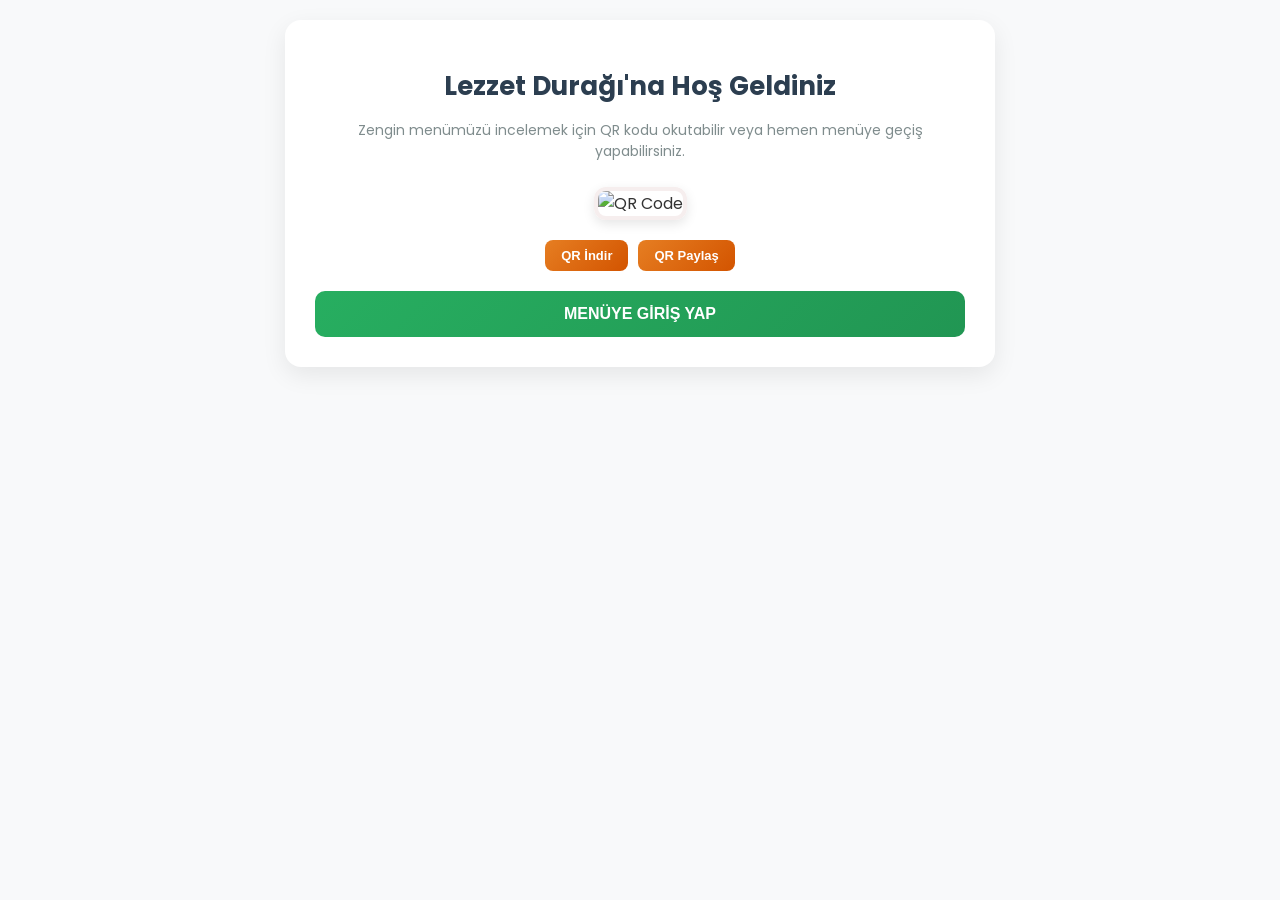
==== index.html @ 27514b05 "Ayad" ====
<!DOCTYPE html>
<html lang="tr" dir="ltr">
<head>
    <meta charset="UTF-8">
    <meta name="viewport" content="width=device-width, initial-scale=1.0">
    <title>Lezzet Durağı - Zengin Menü</title>
    <link rel="stylesheet" href="style.css">
    <link href="https://fonts.googleapis.com/css2?family=Poppins:wght@300;400;600;700&display=swap" rel="stylesheet">
</head>
<body>

    <div id="welcome-page" class="page active">
        <div class="welcome-container">
            <h1>Lezzet Durağı'na Hoş Geldiniz</h1>
            <p>Zengin menümüzü incelemek için QR kodu okutabilir veya hemen menüye geçiş yapabilirsiniz.</p>
            
            <div class="qr-box">
                <img id="qr-image" src="" alt="QR Code">
            </div>

            <div class="qr-actions">
                <button class="action-btn download-btn" onclick="downloadQR()">QR İndir</button>
                <button class="action-btn share-btn" onclick="shareQR()">QR Paylaş</button>
            </div>

            <button class="menu-btn" onclick="openMenu()">MENÜYE GİRİŞ YAP</button>
        </div>
    </div>

    <div id="menu-page" class="page">
        <div class="menu-container">
            <header>
                <h1>Lezzet Durağı</h1>
                <p>Geniş ve lezzetli ürün yelpazemizle hizmetinizdeyiz!</p>
                <button class="back-btn" onclick="openWelcome()">← Geri Dön</button>
            </header>

            <section class="menu-section">
                <h2>Çorbalar</h2>
                <div class="item-card">
                    <div class="item-info">
                        <h3>Mercimek Çorbası</h3>
                        <p class="desc">Geleneksel ev yapımı süzme mercimek çorbası.</p>
                        <p class="price">60 ₺</p>
                    </div>
                    <button onclick="orderItem('Mercimek Çorbası')">Sipariş Ver</button>
                </div>
                <div class="item-card">
                    <div class="item-info">
                        <h3>Kelle Paça Çorbası</h3>
                        <p class="desc">Özel sos ve sarımsak eşliğinde.</p>
                        <p class="price">90 ₺</p>
                    </div>
                    <button onclick="orderItem('Kelle Paça Çorbası')">Sipariş Ver</button>
                </div>
            </section>

            <section class="menu-section">
                <h2>Başlangıçlar & Salatalar</h2>
                <div class="item-card">
                    <div class="item-info">
                        <h3>Patates Kızartması</h3>
                        <p class="desc">Özel baharatlar ve ketçap-mayonez ile.</p>
                        <p class="price">75 ₺</p>
                    </div>
                    <button onclick="orderItem('Patates Kızartması')">Sipariş Ver</button>
                </div>
                <div class="item-card">
                    <div class="item-info">
                        <h3>Sezar Salata</h3>
                        <p class="desc">Izgara tavuk dilimleri, marul, kroton ekmek ve özel Sezar sos.</p>
                        <p class="price">130 ₺</p>
                    </div>
                    <button onclick="orderItem('Sezar Salata')">Sipariş Ver</button>
                </div>
                <div class="item-card">
                    <div class="item-info">
                        <h3>Çoban Salatası</h3>
                        <p class="desc">Domates, salatalık, biber, zeytinyağı ve nar ekşisi.</p>
                        <p class="price">85 ₺</p>
                    </div>
                    <button onclick="orderItem('Çoban Salatası')">Sipariş Ver</button>
                </div>
            </section>

            <section class="menu-section">
                <h2>Ana Yemekler</h2>
                <div class="item-card">
                    <div class="item-info">
                        <h3>Özel Soslu Burger</h3>
                        <p class="desc">Taze dana eti, cheddar peyniri ve patates ile.</p>
                        <p class="price">220 ₺</p>
                    </div>
                    <button onclick="orderItem('Özel Soslu Burger')">Sipariş Ver</button>
                </div>
                <div class="item-card">
                    <div class="item-info">
                        <h3>İtalyan Usulü Margherita Pizza</h3>
                        <p class="desc">Mozzarella, taze fesleğen ve özel domates sosu.</p>
                        <p class="price">250 ₺</p>
                    </div>
                    <button onclick="orderItem('Margherita Pizza')">Sipariş Ver</button>
                </div>
                <div class="item-card">
                    <div class="item-info">
                        <h3>Karışık Izgara Tabağı</h3>
                        <p class="desc">Kuzu şiş, köfte, tavuk pirzola, pilav ve közlenmiş sebzelerle.</p>
                        <p class="price">380 ₺</p>
                    </div>
                    <button onclick="orderItem('Karışık Izgara Tabağı')">Sipariş Ver</button>
                </div>
                <div class="item-card">
                    <div class="item-info">
                        <h3>Adana Kebap</h3>
                        <p class="desc">Zırh kıymasından acılı özel Adana kebap, lavaş ve bulgur pilavı.</p>
                        <p class="price">260 ₺</p>
                    </div>
                    <button onclick="orderItem('Adana Kebap')">Sipariş Ver</button>
                </div>
                <div class="item-card">
                    <div class="item-info">
                        <h3>Mantarlı Kremalı Tavuk</h3>
                        <p class="desc">Jülyen doğranmış tavuk, mantar, krema sosu ve fesleğen.</p>
                        <p class="price">210 ₺</p>
                    </div>
                    <button onclick="orderItem('Mantarlı Kremalı Tavuk')">Sipariş Ver</button>
                </div>
            </section>

            <section class="menu-section">
                <h2>Pide & Lahmacun</h2>
                <div class="item-card">
                    <div class="item-info">
                        <h3>Kıymalı Kaşarlı Pide</h3>
                        <p class="desc">Özel hamur üzerinde zengin kıyma ve erimiş kaşar.</p>
                        <p class="price">190 ₺</p>
                    </div>
                    <button onclick="orderItem('Kıymalı Kaşarlı Pide')">Sipariş Ver</button>
                </div>
                <div class="item-card">
                    <div class="item-info">
                        <h3>Çıtır Lahmacun (Adet)</h3>
                        <p class="desc">Maydanoz, limon ve yeşillik eşliğinde.</p>
                        <p class="price">65 ₺</p>
                    </div>
                    <button onclick="orderItem('Çıtır Lahmacun')">Sipariş Ver</button>
                </div>
            </section>

            <section class="menu-section">
                <h2>Tatlılar</h2>
                <div class="item-card">
                    <div class="item-info">
                        <h3>Fıstıklı Dilim Baklava</h3>
                        <p class="desc">Geleneksel kaymak eşliğinde nefis baklava.</p>
                        <p class="price">110 ₺</p>
                    </div>
                    <button onclick="orderItem('Fıstıklı Baklava')">Sipariş Ver</button>
                </div>
                <div class="item-card">
                    <div class="item-info">
                        <h3>Fırın Sütlaç</h3>
                        <p class="desc">Üzeri hafif kızarmış ev yapımı fırın sütlaç.</p>
                        <p class="price">80 ₺</p>
                    </div>
                    <button onclick="orderItem('Fırın Sütlaç')">Sipariş Ver</button>
                </div>
                <div class="item-card">
                    <div class="item-info">
                        <h3>Künefe</h3>
                        <p class="desc">Özel peyniri ve şerbetiyle sıcak servis edilir.</p>
                        <p class="price">140 ₺</p>
                    </div>
                    <button onclick="orderItem('Künefe')">Sipariş Ver</button>
                </div>
            </section>

            <section class="menu-section">
                <h2>İçecekler</h2>
                <div class="item-card">
                    <div class="item-info">
                        <h3>Ev Yapımı Soğuk Limonata</h3>
                        <p class="desc">Taze nane yaprakları ile ferahlatıcı tat.</p>
                        <p class="price">50 ₺</p>
                    </div>
                    <button onclick="orderItem('Soğuk Limonata')">Sipariş Ver</button>
                </div>
                <div class="item-card">
                    <div class="item-info">
                        <h3>Ayran (Geleneksel)</h3>
                        <p class="desc">Yayık ayranı, köpüklü.</p>
                        <p class="price">35 ₺</p>
                    </div>
                    <button onclick="orderItem('Ayran')">Sipariş Ver</button>
                </div>
                <div class="item-card">
                    <div class="item-info">
                        <h3>Türk Kahvesi</h3>
                        <p class="desc">Bol köpüklü, lokum eşliğinde.</p>
                        <p class="price">45 ₺</p>
                    </div>
                    <button onclick="orderItem('Türk Kahvesi')">Sipariş Ver</button>
                </div>
                <div class="item-card">
                    <div class="item-info">
                        <h3>Kutu Kola / Fanta / Sprite</h3>
                        <p class="desc">Soğuk servis edilir.</p>
                        <p class="price">40 ₺</p>
                    </div>
                    <button onclick="orderItem('Kutu İçecek')">Sipariş Ver</button>
                </div>
            </section>
        </div>
    </div>

    <script>
        const targetUrl = "https://spontaneous-malabi-88a3f0.netlify.app";
        
        document.getElementById('qr-image').src = `https://api.qrserver.com/v1/create-qr-code/?size=180x180&data=${encodeURIComponent(targetUrl)}`;

        function openMenu() {
            document.getElementById('welcome-page').classList.remove('active');
            document.getElementById('menu-page').classList.add('active');
        }

        function openWelcome() {
            document.getElementById('menu-page').classList.remove('active');
            document.getElementById('welcome-page').classList.add('active');
        }

        function orderItem(itemName) {
            alert(itemName + " siparişiniz alındı! Mutfaga iletiliyor, afiyet olsun.");
        }

        function downloadQR() {
            const qrUrl = document.getElementById('qr-image').src;
            const a = document.createElement('a');
            a.href = qrUrl;
            a.download = 'lezzet-duragi-qr.png';
            document.body.appendChild(a);
            a.click();
            document.body.removeChild(a);
        }

        async function shareQR() {
            if (navigator.share) {
                try {
                    await navigator.share({
                        title: 'Lezzet Durağı QR Menü',
                        text: 'Lezzet Durağı dijital menüsüne buradan ulaşabilirsiniz:',
                        url: targetUrl,
                    });
                } catch (error) {
                    console.log('Paylaşım iptal edildi');
                }
            } else {
                alert('Bağlantı kopyalandı!');
                navigator.clipboard.writeText(targetUrl);
            }
        }
    </script>
</body>
</html>
---- style.css ----
body {
    font-family: 'Poppins', sans-serif;
    background-color: #f8f9fa;
    margin: 0;
    padding: 20px;
    color: #333;
}

.page {
    display: none;
}

.page.active {
    display: block;
}

.welcome-container, .menu-container {
    max-width: 650px;
    margin: 0 auto;
    background: #ffffff;
    padding: 30px;
    border-radius: 16px;
    box-shadow: 0 8px 24px rgba(0,0,0,0.08);
    text-align: center;
}

.welcome-container h1 {
    color: #2c3e50;
    font-size: 26px;
    margin-bottom: 10px;
}

.welcome-container p {
    color: #7f8c8d;
    font-size: 14px;
    margin-bottom: 25px;
}

.qr-box {
    margin: 20px 0;
}

.qr-box img {
    border: 4px solid #f6eeee;
    box-shadow: 0 4px 12px rgba(0,0,0,0.1);
    border-radius: 12px;
}

.qr-actions {
    display: flex;
    justify-content: center;
    gap: 10px;
    margin-top: 15px;
}

.action-btn {
    padding: 8px 16px;
    border: none;
    border-radius: 8px;
    font-size: 13px;
    font-weight: 600;
    cursor: pointer;
    transition: opacity 0.2s;
}

.download-btn {
    background-color: #3498db;
    color: white;
}

.share-btn {
    background-color: #9b59b6;
    color: white;
}

.action-btn:hover {
    opacity: 0.9;
}

.menu-btn {
    background: linear-gradient(135deg, #27ae60, #219653);
    color: white;
    border: none;
    padding: 14px 28px;
    border-radius: 10px;
    font-size: 16px;
    font-weight: 700;
    cursor: pointer;
    width: 100%;
    margin-top: 20px;
    transition: opacity 0.2s;
}

.menu-btn:hover {
    opacity: 0.9;
}

header {
    text-align: center;
    margin-bottom: 25px;
    border-bottom: 2px dashed #eee;
    padding-bottom: 15px;
    position: relative;
}

header h1 {
    color: #2c3e50;
    margin: 0 0 5px 0;
    font-size: 26px;
}

header p {
    color: #7f8c8d;
    font-size: 13px;
    margin: 0;
}

.back-btn {
    background: #7f8c8d;
    color: white;
    border: none;
    padding: 6px 12px;
    border-radius: 6px;
    font-size: 12px;
    cursor: pointer;
    margin-top: 10px;
}

.back-btn:hover {
    background: #6c7a89;
}

.menu-section {
    margin-bottom: 25px;
    text-align: right;
}

.menu-section h2 {
    color: #e67e22;
    font-size: 18px;
    border-right: 4px solid #e67e22;
    padding-right: 10px;
    margin-bottom: 15px;
}

.item-card {
    background: #fff;
    padding: 15px;
    border: 1px solid #eaeaea;
    border-radius: 12px;
    display: flex;
    justify-content: space-between;
    align-items: center;
    margin-bottom: 12px;
    transition: transform 0.2s, box-shadow 0.2s;
}

.item-card:hover {
    transform: translateY(-2px);
    box-shadow: 0 4px 12px rgba(0,0,0,0.05);
}

.item-info {
    text-align: left;
}

.item-info h3 {
    margin: 0 0 4px 0;
    color: #2c3e50;
    font-size: 15px;
}

.desc {
    margin: 0 0 6px 0;
    color: #888;
    font-size: 11px;
}

.price {
    color: #27ae60;
    font-weight: 700;
    margin: 0;
    font-size: 14px;
}

button {
    background: linear-gradient(135deg, #e67e22, #d35400);
    color: white;
    border: none;
    padding: 8px 14px;
    border-radius: 8px;
    cursor: pointer;
    font-weight: 600;
    font-size: 12px;
    transition: opacity 0.2s;
}

button:hover {
    opacity: 0.9;
}
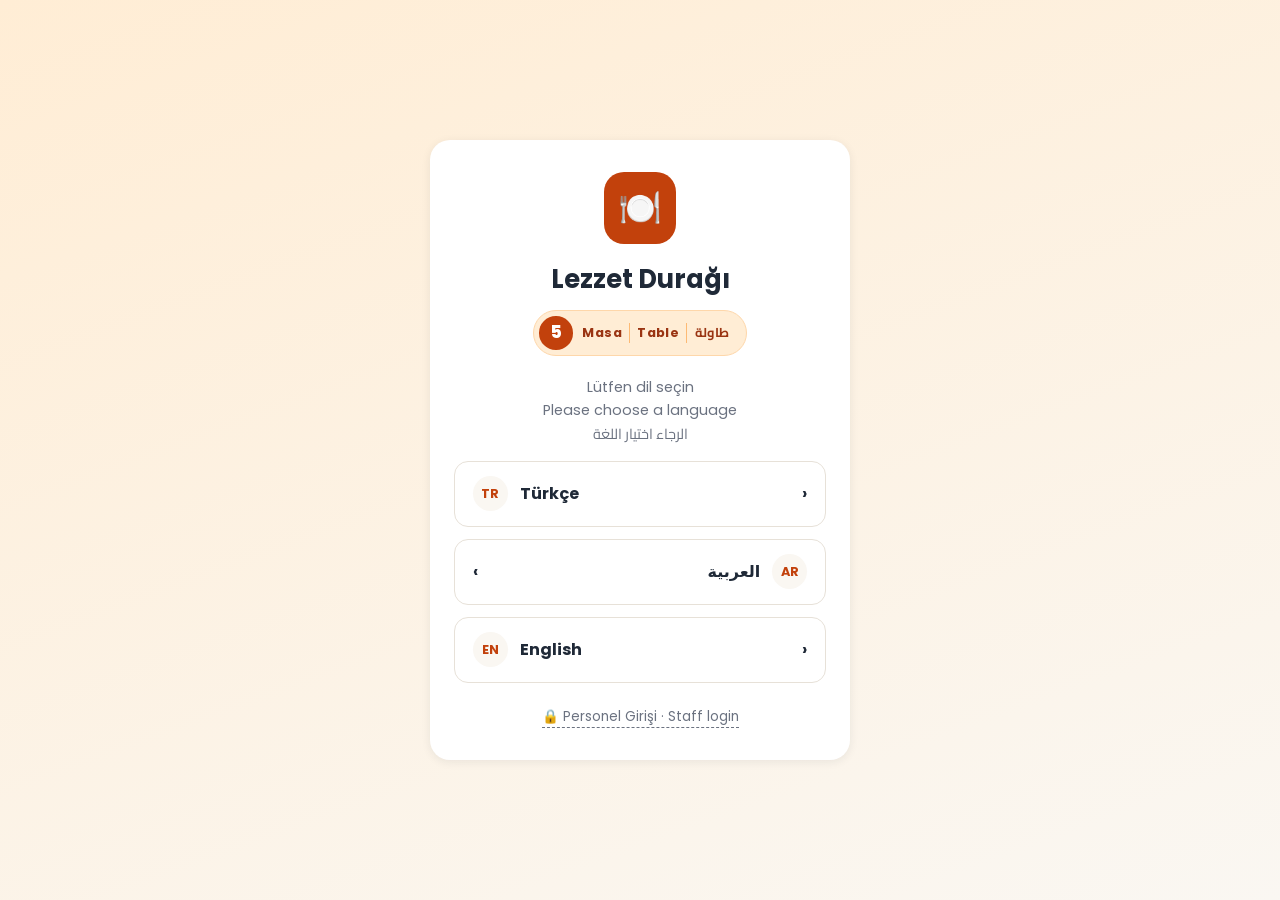
==== commit f0c5b1fc: "QR dijital menü: tam vize sürümü (HTML/CSS, 3 dil, admin paneli, masa QR kodları) Co-Authored-By: Cl" ====
--- a/index.html
+++ b/index.html
@@ -1,263 +1,56 @@
 <!DOCTYPE html>
 <html lang="tr" dir="ltr">
 <head>
-    <meta charset="UTF-8">
-    <meta name="viewport" content="width=device-width, initial-scale=1.0">
-    <title>Lezzet Durağı - Zengin Menü</title>
-    <link rel="stylesheet" href="style.css">
-    <link href="https://fonts.googleapis.com/css2?family=Poppins:wght@300;400;600;700&display=swap" rel="stylesheet">
+  <meta charset="UTF-8">
+  <meta name="viewport" content="width=device-width, initial-scale=1.0">
+  <meta name="description" content="QR Kod ile Dijital Menü ve Sipariş Sistemi">
+  <title>Lezzet Durağı | QR Menü</title>
+  <link rel="preconnect" href="https://fonts.googleapis.com">
+  <link rel="preconnect" href="https://fonts.gstatic.com" crossorigin>
+  <link rel="stylesheet" href="https://fonts.googleapis.com/css2?family=Cairo:wght@400;600;700;800&family=Poppins:wght@400;500;600;700;800&display=swap">
+  <link rel="stylesheet" href="css/style.css">
 </head>
-<body>
+<body class="page-landing" data-page="landing">
+  <!-- QR kod okutulunca açılan ilk sayfa: müşteri dilini seçer -->
+  <main class="landing" id="landing" data-table-id="5">
+    <div class="landing__card">
+      <span class="brand__logo brand__logo--lg" aria-hidden="true">🍽️</span>
+      <h1 class="landing__title">Lezzet Durağı</h1>
+      <!-- Masa rozeti: numara bir kez büyük yazılır, yanında üç dilde etiket -->
+      <p class="landing__table" id="landing-table" data-table-id="5">
+        <span class="landing__table-no" id="landing-table-no">5</span>
+        <span class="landing__table-label">
+          <span lang="tr">Masa</span>
+          <span lang="en">Table</span>
+          <span lang="ar" dir="rtl">طاولة</span>
+        </span>
+      </p>
+      <!-- Her dil kendi satırında: cümleler bölünmez -->
+      <p class="landing__text">
+        <span lang="tr">Lütfen dil seçin</span>
+        <span lang="en">Please choose a language</span>
+        <span lang="ar" dir="rtl">الرجاء اختيار اللغة</span>
+      </p>
 
-    <div id="welcome-page" class="page active">
-        <div class="welcome-container">
-            <h1>Lezzet Durağı'na Hoş Geldiniz</h1>
-            <p>Zengin menümüzü incelemek için QR kodu okutabilir veya hemen menüye geçiş yapabilirsiniz.</p>
-            
-            <div class="qr-box">
-                <img id="qr-image" src="" alt="QR Code">
-            </div>
+      <!-- Masa numarası adres çubuğunda taşınır (?table=5) -->
+      <nav class="landing__langs" aria-label="Dil seçimi / Language">
+        <a href="tr/menu.html?table=5" class="landing__lang" lang="tr" dir="ltr" hreflang="tr" data-lang="tr">
+          <span class="landing__name"><span class="landing__code">TR</span>Türkçe</span>
+          <span aria-hidden="true">›</span>
+        </a>
+        <a href="ar/menu.html?table=5" class="landing__lang" lang="ar" dir="rtl" hreflang="ar" data-lang="ar">
+          <span class="landing__name"><span class="landing__code">AR</span>العربية</span>
+          <span aria-hidden="true">›</span>
+        </a>
+        <a href="en/menu.html?table=5" class="landing__lang" lang="en" dir="ltr" hreflang="en" data-lang="en">
+          <span class="landing__name"><span class="landing__code">EN</span>English</span>
+          <span aria-hidden="true">›</span>
+        </a>
+      </nav>
 
-            <div class="qr-actions">
-                <button class="action-btn download-btn" onclick="downloadQR()">QR İndir</button>
-                <button class="action-btn share-btn" onclick="shareQR()">QR Paylaş</button>
-            </div>
-
-            <button class="menu-btn" onclick="openMenu()">MENÜYE GİRİŞ YAP</button>
-        </div>
+      <!-- Personel girişi: müşteri menüsünde görünmez, sadece başlangıç sayfasında -->
+      <a href="tr/admin-login.html" class="landing__staff" id="staff-login" data-action="staff-login">🔒 Personel Girişi · Staff login</a>
     </div>
-
-    <div id="menu-page" class="page">
-        <div class="menu-container">
-            <header>
-                <h1>Lezzet Durağı</h1>
-                <p>Geniş ve lezzetli ürün yelpazemizle hizmetinizdeyiz!</p>
-                <button class="back-btn" onclick="openWelcome()">← Geri Dön</button>
-            </header>
-
-            <section class="menu-section">
-                <h2>Çorbalar</h2>
-                <div class="item-card">
-                    <div class="item-info">
-                        <h3>Mercimek Çorbası</h3>
-                        <p class="desc">Geleneksel ev yapımı süzme mercimek çorbası.</p>
-                        <p class="price">60 ₺</p>
-                    </div>
-                    <button onclick="orderItem('Mercimek Çorbası')">Sipariş Ver</button>
-                </div>
-                <div class="item-card">
-                    <div class="item-info">
-                        <h3>Kelle Paça Çorbası</h3>
-                        <p class="desc">Özel sos ve sarımsak eşliğinde.</p>
-                        <p class="price">90 ₺</p>
-                    </div>
-                    <button onclick="orderItem('Kelle Paça Çorbası')">Sipariş Ver</button>
-                </div>
-            </section>
-
-            <section class="menu-section">
-                <h2>Başlangıçlar & Salatalar</h2>
-                <div class="item-card">
-                    <div class="item-info">
-                        <h3>Patates Kızartması</h3>
-                        <p class="desc">Özel baharatlar ve ketçap-mayonez ile.</p>
-                        <p class="price">75 ₺</p>
-                    </div>
-                    <button onclick="orderItem('Patates Kızartması')">Sipariş Ver</button>
-                </div>
-                <div class="item-card">
-                    <div class="item-info">
-                        <h3>Sezar Salata</h3>
-                        <p class="desc">Izgara tavuk dilimleri, marul, kroton ekmek ve özel Sezar sos.</p>
-                        <p class="price">130 ₺</p>
-                    </div>
-                    <button onclick="orderItem('Sezar Salata')">Sipariş Ver</button>
-                </div>
-                <div class="item-card">
-                    <div class="item-info">
-                        <h3>Çoban Salatası</h3>
-                        <p class="desc">Domates, salatalık, biber, zeytinyağı ve nar ekşisi.</p>
-                        <p class="price">85 ₺</p>
-                    </div>
-                    <button onclick="orderItem('Çoban Salatası')">Sipariş Ver</button>
-                </div>
-            </section>
-
-            <section class="menu-section">
-                <h2>Ana Yemekler</h2>
-                <div class="item-card">
-                    <div class="item-info">
-                        <h3>Özel Soslu Burger</h3>
-                        <p class="desc">Taze dana eti, cheddar peyniri ve patates ile.</p>
-                        <p class="price">220 ₺</p>
-                    </div>
-                    <button onclick="orderItem('Özel Soslu Burger')">Sipariş Ver</button>
-                </div>
-                <div class="item-card">
-                    <div class="item-info">
-                        <h3>İtalyan Usulü Margherita Pizza</h3>
-                        <p class="desc">Mozzarella, taze fesleğen ve özel domates sosu.</p>
-                        <p class="price">250 ₺</p>
-                    </div>
-                    <button onclick="orderItem('Margherita Pizza')">Sipariş Ver</button>
-                </div>
-                <div class="item-card">
-                    <div class="item-info">
-                        <h3>Karışık Izgara Tabağı</h3>
-                        <p class="desc">Kuzu şiş, köfte, tavuk pirzola, pilav ve közlenmiş sebzelerle.</p>
-                        <p class="price">380 ₺</p>
-                    </div>
-                    <button onclick="orderItem('Karışık Izgara Tabağı')">Sipariş Ver</button>
-                </div>
-                <div class="item-card">
-                    <div class="item-info">
-                        <h3>Adana Kebap</h3>
-                        <p class="desc">Zırh kıymasından acılı özel Adana kebap, lavaş ve bulgur pilavı.</p>
-                        <p class="price">260 ₺</p>
-                    </div>
-                    <button onclick="orderItem('Adana Kebap')">Sipariş Ver</button>
-                </div>
-                <div class="item-card">
-                    <div class="item-info">
-                        <h3>Mantarlı Kremalı Tavuk</h3>
-                        <p class="desc">Jülyen doğranmış tavuk, mantar, krema sosu ve fesleğen.</p>
-                        <p class="price">210 ₺</p>
-                    </div>
-                    <button onclick="orderItem('Mantarlı Kremalı Tavuk')">Sipariş Ver</button>
-                </div>
-            </section>
-
-            <section class="menu-section">
-                <h2>Pide & Lahmacun</h2>
-                <div class="item-card">
-                    <div class="item-info">
-                        <h3>Kıymalı Kaşarlı Pide</h3>
-                        <p class="desc">Özel hamur üzerinde zengin kıyma ve erimiş kaşar.</p>
-                        <p class="price">190 ₺</p>
-                    </div>
-                    <button onclick="orderItem('Kıymalı Kaşarlı Pide')">Sipariş Ver</button>
-                </div>
-                <div class="item-card">
-                    <div class="item-info">
-                        <h3>Çıtır Lahmacun (Adet)</h3>
-                        <p class="desc">Maydanoz, limon ve yeşillik eşliğinde.</p>
-                        <p class="price">65 ₺</p>
-                    </div>
-                    <button onclick="orderItem('Çıtır Lahmacun')">Sipariş Ver</button>
-                </div>
-            </section>
-
-            <section class="menu-section">
-                <h2>Tatlılar</h2>
-                <div class="item-card">
-                    <div class="item-info">
-                        <h3>Fıstıklı Dilim Baklava</h3>
-                        <p class="desc">Geleneksel kaymak eşliğinde nefis baklava.</p>
-                        <p class="price">110 ₺</p>
-                    </div>
-                    <button onclick="orderItem('Fıstıklı Baklava')">Sipariş Ver</button>
-                </div>
-                <div class="item-card">
-                    <div class="item-info">
-                        <h3>Fırın Sütlaç</h3>
-                        <p class="desc">Üzeri hafif kızarmış ev yapımı fırın sütlaç.</p>
-                        <p class="price">80 ₺</p>
-                    </div>
-                    <button onclick="orderItem('Fırın Sütlaç')">Sipariş Ver</button>
-                </div>
-                <div class="item-card">
-                    <div class="item-info">
-                        <h3>Künefe</h3>
-                        <p class="desc">Özel peyniri ve şerbetiyle sıcak servis edilir.</p>
-                        <p class="price">140 ₺</p>
-                    </div>
-                    <button onclick="orderItem('Künefe')">Sipariş Ver</button>
-                </div>
-            </section>
-
-            <section class="menu-section">
-                <h2>İçecekler</h2>
-                <div class="item-card">
-                    <div class="item-info">
-                        <h3>Ev Yapımı Soğuk Limonata</h3>
-                        <p class="desc">Taze nane yaprakları ile ferahlatıcı tat.</p>
-                        <p class="price">50 ₺</p>
-                    </div>
-                    <button onclick="orderItem('Soğuk Limonata')">Sipariş Ver</button>
-                </div>
-                <div class="item-card">
-                    <div class="item-info">
-                        <h3>Ayran (Geleneksel)</h3>
-                        <p class="desc">Yayık ayranı, köpüklü.</p>
-                        <p class="price">35 ₺</p>
-                    </div>
-                    <button onclick="orderItem('Ayran')">Sipariş Ver</button>
-                </div>
-                <div class="item-card">
-                    <div class="item-info">
-                        <h3>Türk Kahvesi</h3>
-                        <p class="desc">Bol köpüklü, lokum eşliğinde.</p>
-                        <p class="price">45 ₺</p>
-                    </div>
-                    <button onclick="orderItem('Türk Kahvesi')">Sipariş Ver</button>
-                </div>
-                <div class="item-card">
-                    <div class="item-info">
-                        <h3>Kutu Kola / Fanta / Sprite</h3>
-                        <p class="desc">Soğuk servis edilir.</p>
-                        <p class="price">40 ₺</p>
-                    </div>
-                    <button onclick="orderItem('Kutu İçecek')">Sipariş Ver</button>
-                </div>
-            </section>
-        </div>
-    </div>
-
-    <script>
-        const targetUrl = "https://spontaneous-malabi-88a3f0.netlify.app";
-        
-        document.getElementById('qr-image').src = `https://api.qrserver.com/v1/create-qr-code/?size=180x180&data=${encodeURIComponent(targetUrl)}`;
-
-        function openMenu() {
-            document.getElementById('welcome-page').classList.remove('active');
-            document.getElementById('menu-page').classList.add('active');
-        }
-
-        function openWelcome() {
-            document.getElementById('menu-page').classList.remove('active');
-            document.getElementById('welcome-page').classList.add('active');
-        }
-
-        function orderItem(itemName) {
-            alert(itemName + " siparişiniz alındı! Mutfaga iletiliyor, afiyet olsun.");
-        }
-
-        function downloadQR() {
-            const qrUrl = document.getElementById('qr-image').src;
-            const a = document.createElement('a');
-            a.href = qrUrl;
-            a.download = 'lezzet-duragi-qr.png';
-            document.body.appendChild(a);
-            a.click();
-            document.body.removeChild(a);
-        }
-
-        async function shareQR() {
-            if (navigator.share) {
-                try {
-                    await navigator.share({
-                        title: 'Lezzet Durağı QR Menü',
-                        text: 'Lezzet Durağı dijital menüsüne buradan ulaşabilirsiniz:',
-                        url: targetUrl,
-                    });
-                } catch (error) {
-                    console.log('Paylaşım iptal edildi');
-                }
-            } else {
-                alert('Bağlantı kopyalandı!');
-                navigator.clipboard.writeText(targetUrl);
-            }
-        }
-    </script>
+  </main>
 </body>
-</html>+</html>
--- a/css/style.css
+++ b/css/style.css
@@ -0,0 +1,1896 @@
+/* =========================================================
+   QR Kod ile Dijital Menü ve Sipariş Sistemi
+   Ortak stil dosyası — mobil öncelikli (mobile-first) tasarım
+   ========================================================= */
+
+/* ---------- Değişkenler (renkler, köşe yuvarlaklığı, gölge) ---------- */
+:root {
+  --color-primary: #c2410c;
+  --color-primary-dark: #9a3412;
+  --color-primary-soft: #ffedd5;
+  --color-text: #1f2937;
+  --color-muted: #6b7280;
+  --color-bg: #faf7f2;
+  --color-surface: #ffffff;
+  --color-border: #e7e1d8;
+  --color-success: #15803d;
+  --color-success-soft: #dcfce7;
+  --color-warning: #b45309;
+  --color-warning-soft: #fef3c7;
+  --color-info: #1d4ed8;
+  --color-info-soft: #dbeafe;
+  --color-danger: #b91c1c;
+  --color-danger-soft: #fee2e2;
+  --radius: 14px;
+  --radius-sm: 8px;
+  --shadow: 0 2px 10px rgba(31, 41, 55, 0.08);
+  --header-h: 64px;
+  --font: system-ui, -apple-system, "Segoe UI", Roboto, Tahoma, Arial, sans-serif;
+}
+
+/* Arapça sayfalarda Arapça harfleri daha iyi gösteren yazı tipi önce gelir */
+html[dir="rtl"] {
+  --font: Tahoma, "Segoe UI", system-ui, -apple-system, Arial, sans-serif;
+}
+
+/* ---------- Temel ayarlar ---------- */
+*,
+*::before,
+*::after {
+  box-sizing: border-box;
+}
+
+html {
+  scroll-behavior: smooth;
+  scroll-padding-top: 130px; /* Yapışkan başlık, kategori başlıklarını örtmesin */
+}
+
+body {
+  margin: 0;
+  font-family: var(--font);
+  color: var(--color-text);
+  background: var(--color-bg);
+  line-height: 1.5;
+}
+
+img {
+  display: block;
+  max-width: 100%;
+}
+
+a {
+  color: inherit;
+  text-decoration: none;
+}
+
+button,
+input,
+select,
+textarea {
+  font: inherit;
+}
+
+a:focus-visible,
+button:focus-visible,
+input:focus-visible,
+select:focus-visible,
+textarea:focus-visible {
+  outline: 3px solid var(--color-primary);
+  outline-offset: 2px;
+}
+
+.container {
+  width: min(1120px, 100% - 2rem);
+  margin-inline: auto;
+}
+
+.visually-hidden {
+  position: absolute;
+  width: 1px;
+  height: 1px;
+  margin: -1px;
+  padding: 0;
+  border: 0;
+  overflow: hidden;
+  clip: rect(0 0 0 0);
+  white-space: nowrap;
+}
+
+/* ---------- Butonlar ---------- */
+.btn {
+  display: inline-flex;
+  align-items: center;
+  justify-content: center;
+  gap: 0.4rem;
+  padding: 0.6rem 1rem;
+  border: 1px solid transparent;
+  border-radius: 999px;
+  font-size: 0.875rem;
+  font-weight: 600;
+  white-space: nowrap;
+  cursor: pointer;
+  transition: background 0.2s, border-color 0.2s, color 0.2s, transform 0.1s;
+}
+
+.btn:active {
+  transform: scale(0.97);
+}
+
+.btn--primary {
+  background: var(--color-primary);
+  color: #fff;
+}
+
+.btn--primary:hover {
+  background: var(--color-primary-dark);
+}
+
+.btn--outline {
+  background: var(--color-surface);
+  border-color: var(--color-border);
+  color: var(--color-text);
+}
+
+.btn--outline:hover {
+  border-color: var(--color-primary);
+  color: var(--color-primary);
+}
+
+.btn--danger {
+  background: var(--color-danger-soft);
+  color: var(--color-danger);
+}
+
+.btn--danger:hover {
+  background: #fecaca;
+}
+
+.btn--sm {
+  padding: 0.35rem 0.75rem;
+  font-size: 0.8rem;
+}
+
+.btn--block {
+  width: 100%;
+}
+
+.btn:disabled {
+  background: #e5e7eb;
+  color: #9ca3af;
+  cursor: not-allowed;
+  transform: none;
+}
+
+/* ---------- Üst başlık (header) ---------- */
+.site-header {
+  position: sticky;
+  top: 0;
+  z-index: 50;
+  background: var(--color-surface);
+  border-bottom: 1px solid var(--color-border);
+}
+
+.site-header__inner {
+  display: flex;
+  align-items: center;
+  justify-content: space-between;
+  gap: 0.75rem;
+  min-height: var(--header-h);
+}
+
+.brand {
+  display: flex;
+  align-items: center;
+  gap: 0.6rem;
+  font-weight: 700;
+}
+
+.brand__logo {
+  display: grid;
+  place-items: center;
+  flex-shrink: 0;
+  width: 40px;
+  height: 40px;
+  border-radius: 12px;
+  background: var(--color-primary);
+  color: #fff;
+  font-size: 1.3rem;
+}
+
+.brand__logo--lg {
+  width: 72px;
+  height: 72px;
+  margin: 0 auto 1rem;
+  border-radius: 20px;
+  font-size: 2.2rem;
+}
+
+.brand__name {
+  font-size: 1rem;
+  line-height: 1.2;
+}
+
+.brand__sub {
+  display: block;
+  font-size: 0.75rem;
+  font-weight: 600;
+  color: var(--color-primary);
+}
+
+/* Dil seçici */
+.lang-switch {
+  display: flex;
+  gap: 0.25rem;
+  padding: 0.25rem;
+  border: 1px solid var(--color-border);
+  border-radius: 999px;
+  background: var(--color-bg);
+}
+
+.lang-link {
+  padding: 0.3rem 0.6rem;
+  border-radius: 999px;
+  font-size: 0.8rem;
+  font-weight: 700;
+  color: var(--color-muted);
+}
+
+.lang-link:hover {
+  color: var(--color-primary);
+}
+
+.lang-link.is-active {
+  background: var(--color-primary);
+  color: #fff;
+}
+
+/* ---------- Karşılama alanı ve arama ---------- */
+.hero {
+  padding: 1.5rem 0 1rem;
+}
+
+.hero__title {
+  margin: 0 0 0.25rem;
+  font-size: 1.6rem;
+}
+
+.hero__text {
+  margin: 0 0 1rem;
+  color: var(--color-muted);
+}
+
+.search-form__input {
+  width: 100%;
+  padding: 0.75rem 1rem;
+  border: 1px solid var(--color-border);
+  border-radius: 999px;
+  background: var(--color-surface);
+}
+
+.search-form__input:focus {
+  border-color: var(--color-primary);
+  outline: 3px solid var(--color-primary-soft);
+}
+
+/* ---------- Kategori menüsü (yatay kaydırılabilir) ---------- */
+.category-nav {
+  position: sticky;
+  top: var(--header-h);
+  z-index: 40;
+  padding: 0.6rem 0;
+  background: var(--color-bg);
+  border-bottom: 1px solid var(--color-border);
+}
+
+.category-nav__list {
+  display: flex;
+  gap: 0.5rem;
+  margin: 0;
+  padding: 0;
+  list-style: none;
+  overflow-x: auto;
+  scrollbar-width: none;
+}
+
+.category-nav__list::-webkit-scrollbar {
+  display: none;
+}
+
+.category-nav__link {
+  display: inline-block;
+  padding: 0.45rem 0.9rem;
+  border: 1px solid var(--color-border);
+  border-radius: 999px;
+  background: var(--color-surface);
+  font-size: 0.875rem;
+  font-weight: 600;
+  white-space: nowrap;
+  transition: background 0.2s, color 0.2s;
+}
+
+.category-nav__link:hover,
+.category-nav__link:focus {
+  border-color: var(--color-primary);
+  background: var(--color-primary);
+  color: #fff;
+}
+
+/* ---------- Menü ve ürün kartları ---------- */
+.menu {
+  padding: 0.5rem 0 2rem;
+}
+
+.menu-category {
+  padding-top: 1.25rem;
+}
+
+.menu-category__title {
+  display: flex;
+  align-items: center;
+  gap: 0.5rem;
+  margin: 0 0 0.75rem;
+  font-size: 1.25rem;
+}
+
+.menu-grid {
+  display: grid;
+  grid-template-columns: 1fr; /* Telefonda tek sütun */
+  gap: 0.9rem;
+}
+
+/* Telefonda kart yatay: solda görsel, sağda bilgi */
+.menu-card {
+  display: flex;
+  flex-direction: row;
+  overflow: hidden;
+  border-radius: var(--radius);
+  background: var(--color-surface);
+  box-shadow: var(--shadow);
+  transition: transform 0.2s, box-shadow 0.2s;
+}
+
+.menu-card:hover {
+  transform: translateY(-3px);
+  box-shadow: 0 8px 20px rgba(31, 41, 55, 0.12);
+}
+
+.menu-card__media {
+  position: relative;
+  flex: 0 0 112px;
+  margin: 0;
+  background: var(--color-primary-soft);
+}
+
+.menu-card__media img {
+  width: 100%;
+  height: 100%;
+  object-fit: cover;
+}
+
+.menu-card__body {
+  display: flex;
+  flex: 1;
+  flex-direction: column;
+  min-width: 0;
+  padding: 0.85rem 1rem;
+}
+
+.menu-card__title {
+  margin: 0 0 0.2rem;
+  font-size: 1.05rem;
+}
+
+.menu-card__desc {
+  flex: 1;
+  margin: 0 0 0.75rem;
+  color: var(--color-muted);
+  font-size: 0.85rem;
+}
+
+.menu-card__footer {
+  display: flex;
+  flex-wrap: wrap;
+  align-items: center;
+  justify-content: space-between;
+  gap: 0.5rem;
+}
+
+.menu-card__price {
+  color: var(--color-primary);
+  font-size: 1.1rem;
+  font-weight: 800;
+}
+
+.menu-card.is-sold-out .menu-card__media img {
+  opacity: 0.6;
+  filter: grayscale(1);
+}
+
+/* Rozetler */
+.badge {
+  display: inline-block;
+  padding: 0.2rem 0.6rem;
+  border-radius: 999px;
+  font-size: 0.72rem;
+  font-weight: 700;
+}
+
+.menu-card .badge {
+  position: absolute;
+  top: 0.5rem;
+  inset-inline-start: 0.5rem; /* RTL sayfalarda otomatik sağa geçer */
+}
+
+.badge--popular {
+  background: var(--color-primary);
+  color: #fff;
+}
+
+.badge--soldout {
+  background: var(--color-text);
+  color: #fff;
+}
+
+/* ---------- Sabit sepet butonu ---------- */
+.cart-fab {
+  position: fixed;
+  bottom: 1rem;
+  inset-inline: 1rem;
+  z-index: 60;
+  display: flex;
+  align-items: center;
+  justify-content: space-between;
+  gap: 0.75rem;
+  padding: 0.9rem 1.25rem;
+  border-radius: 999px;
+  background: var(--color-text);
+  color: #fff;
+  font-weight: 700;
+  box-shadow: 0 10px 25px rgba(0, 0, 0, 0.25);
+}
+
+.cart-fab__label {
+  display: flex;
+  align-items: center;
+  gap: 0.5rem;
+}
+
+.cart-fab__count {
+  display: inline-grid;
+  place-items: center;
+  min-width: 1.6rem;
+  height: 1.6rem;
+  padding: 0 0.4rem;
+  border-radius: 999px;
+  background: var(--color-primary);
+  font-size: 0.8rem;
+}
+
+/* ---------- Sepet paneli: JavaScript yerine CSS :target ile açılır ---------- */
+.cart {
+  position: fixed;
+  inset: 0;
+  z-index: 100;
+  display: none;
+}
+
+.cart:target {
+  display: block; /* Adres #cart olunca panel görünür */
+}
+
+.cart__overlay {
+  position: absolute;
+  inset: 0;
+  background: rgba(17, 24, 39, 0.5);
+}
+
+.cart__panel {
+  position: absolute;
+  bottom: 0;
+  inset-inline: 0;
+  max-height: 85vh;
+  overflow-y: auto;
+  padding: 1.25rem;
+  border-radius: 20px 20px 0 0;
+  background: var(--color-surface);
+  animation: slide-up 0.25s ease;
+}
+
+@keyframes slide-up {
+  from {
+    transform: translateY(100%);
+  }
+  to {
+    transform: none;
+  }
+}
+
+.cart__header {
+  display: flex;
+  align-items: center;
+  justify-content: space-between;
+  margin-bottom: 0.5rem;
+}
+
+.cart__title {
+  margin: 0;
+  font-size: 1.25rem;
+}
+
+.cart__close {
+  display: grid;
+  place-items: center;
+  width: 36px;
+  height: 36px;
+  border-radius: 50%;
+  background: var(--color-bg);
+  font-size: 1.1rem;
+}
+
+.cart__list {
+  margin: 0 0 1rem;
+  padding: 0;
+  list-style: none;
+}
+
+.cart-item {
+  display: grid;
+  grid-template-columns: 56px 1fr auto;
+  align-items: center;
+  gap: 0.75rem;
+  padding: 0.75rem 0;
+  border-bottom: 1px solid var(--color-border);
+}
+
+.cart-item__img {
+  width: 56px;
+  height: 56px;
+  border-radius: var(--radius-sm);
+  object-fit: cover;
+}
+
+.cart-item__name {
+  margin: 0;
+  font-size: 0.95rem;
+  font-weight: 600;
+}
+
+.cart-item__unit {
+  margin: 0;
+  color: var(--color-muted);
+  font-size: 0.8rem;
+}
+
+.cart-item__side {
+  display: grid;
+  justify-items: end;
+  gap: 0.25rem;
+}
+
+.cart-item__total {
+  font-weight: 700;
+}
+
+.cart-item__remove {
+  border: 0;
+  background: none;
+  color: var(--color-danger);
+  font-size: 0.78rem;
+  font-weight: 600;
+  cursor: pointer;
+}
+
+/* Adet artırma / azaltma */
+.qty {
+  display: inline-flex;
+  align-items: center;
+  gap: 0.4rem;
+  margin-top: 0.35rem;
+}
+
+.qty__btn {
+  width: 28px;
+  height: 28px;
+  border: 1px solid var(--color-border);
+  border-radius: 50%;
+  background: var(--color-surface);
+  font-weight: 700;
+  cursor: pointer;
+}
+
+.qty__btn:hover {
+  border-color: var(--color-primary);
+  color: var(--color-primary);
+}
+
+.qty__value {
+  min-width: 1.2rem;
+  font-weight: 700;
+  text-align: center;
+}
+
+.cart__row {
+  display: flex;
+  justify-content: space-between;
+  padding: 0.25rem 0;
+  color: var(--color-muted);
+}
+
+.cart__row--total {
+  margin-top: 0.35rem;
+  padding-top: 0.6rem;
+  border-top: 1px dashed var(--color-border);
+  color: var(--color-text);
+  font-size: 1.15rem;
+  font-weight: 800;
+}
+
+.cart__summary {
+  margin: 1rem 0;
+}
+
+/* ---------- Form elemanları (sepet notu ve admin formu) ---------- */
+.form-label {
+  display: block;
+  margin-bottom: 0.35rem;
+  font-size: 0.875rem;
+  font-weight: 600;
+}
+
+.form-control {
+  width: 100%;
+  padding: 0.65rem 0.8rem;
+  border: 1px solid var(--color-border);
+  border-radius: var(--radius-sm);
+  background: var(--color-surface);
+  color: var(--color-text);
+}
+
+.form-control:focus {
+  border-color: var(--color-primary);
+  outline: 3px solid var(--color-primary-soft);
+}
+
+textarea.form-control {
+  min-height: 80px;
+  resize: vertical;
+}
+
+.form-hint {
+  margin: 0.25rem 0 0;
+  color: var(--color-muted);
+  font-size: 0.78rem;
+}
+
+.form-check {
+  display: flex;
+  align-items: center;
+  gap: 0.5rem;
+  font-size: 0.9rem;
+  font-weight: 600;
+  cursor: pointer;
+}
+
+.form-check input {
+  width: 18px;
+  height: 18px;
+  accent-color: var(--color-primary);
+}
+
+.form-fieldset {
+  margin: 0;
+  padding: 1rem;
+  border: 1px solid var(--color-border);
+  border-radius: var(--radius-sm);
+}
+
+.form-fieldset legend {
+  padding: 0 0.4rem;
+  font-size: 0.875rem;
+  font-weight: 700;
+}
+
+.form-grid {
+  display: grid;
+  gap: 1rem;
+}
+
+.form-actions {
+  display: flex;
+  flex-wrap: wrap;
+  gap: 0.75rem;
+}
+
+/* ---------- Alt bilgi (footer) ---------- */
+.site-footer {
+  padding: 1.5rem 0;
+  border-top: 1px solid var(--color-border);
+  color: var(--color-muted);
+  font-size: 0.85rem;
+  text-align: center;
+}
+
+.page-menu .site-footer {
+  padding-bottom: 6rem; /* Sabit sepet butonu son satırı örtmesin */
+}
+
+.site-footer__links {
+  display: flex;
+  flex-wrap: wrap;
+  justify-content: center;
+  gap: 1rem;
+  margin-bottom: 0.5rem;
+}
+
+.site-footer__links a {
+  color: var(--color-primary);
+  font-weight: 600;
+}
+
+.site-footer p {
+  margin: 0;
+}
+
+/* ---------- Genel kart kutusu ---------- */
+.card {
+  padding: 1.25rem;
+  border-radius: var(--radius);
+  background: var(--color-surface);
+  box-shadow: var(--shadow);
+}
+
+.card__title {
+  margin: 0 0 0.75rem;
+  font-size: 1.1rem;
+}
+
+/* ---------- Durum rozetleri (takip ve admin) ---------- */
+.status {
+  display: inline-flex;
+  align-items: center;
+  gap: 0.35rem;
+  padding: 0.25rem 0.65rem;
+  border-radius: 999px;
+  font-size: 0.78rem;
+  font-weight: 700;
+  white-space: nowrap;
+}
+
+.status::before {
+  content: "";
+  width: 0.5rem;
+  height: 0.5rem;
+  border-radius: 50%;
+  background: currentColor;
+}
+
+.status--pending {
+  background: var(--color-warning-soft);
+  color: var(--color-warning);
+}
+
+.status--preparing {
+  background: var(--color-info-soft);
+  color: var(--color-info);
+}
+
+.status--ready,
+.status--available {
+  background: var(--color-success-soft);
+  color: var(--color-success);
+}
+
+.status--soldout {
+  background: var(--color-danger-soft);
+  color: var(--color-danger);
+}
+
+/* ---------- Sipariş takip sayfası ---------- */
+.tracking {
+  display: grid;
+  gap: 1rem;
+  padding: 1.5rem 0 2rem;
+}
+
+.tracking__title {
+  margin: 0 0 0.5rem;
+  font-size: 1.4rem;
+}
+
+.order-meta {
+  display: flex;
+  flex-wrap: wrap;
+  gap: 0.4rem 1.25rem;
+  margin: 0;
+  padding: 0;
+  color: var(--color-muted);
+  font-size: 0.9rem;
+  list-style: none;
+}
+
+.order-meta strong {
+  color: var(--color-text);
+}
+
+/* Adım adım durum göstergesi (telefonda dikey) */
+.steps {
+  display: grid;
+  margin: 1.5rem 0 0;
+  padding: 0;
+  list-style: none;
+}
+
+.step {
+  position: relative;
+  display: grid;
+  grid-template-columns: 44px 1fr;
+  gap: 0.9rem;
+  padding-bottom: 1.5rem;
+}
+
+.step:last-child {
+  padding-bottom: 0;
+}
+
+/* Adımlar arasındaki bağlantı çizgisi */
+.step::before {
+  content: "";
+  position: absolute;
+  top: 44px;
+  bottom: 0;
+  inset-inline-start: 21px;
+  width: 2px;
+  background: var(--color-border);
+}
+
+.step:last-child::before {
+  display: none;
+}
+
+.step__icon {
+  position: relative;
+  z-index: 1;
+  display: grid;
+  place-items: center;
+  width: 44px;
+  height: 44px;
+  border: 2px solid var(--color-border);
+  border-radius: 50%;
+  background: var(--color-bg);
+  font-size: 1.2rem;
+}
+
+.step__title {
+  margin: 0.15rem 0 0.1rem;
+  font-size: 1rem;
+}
+
+.step__text {
+  margin: 0;
+  color: var(--color-muted);
+  font-size: 0.875rem;
+}
+
+.step__time {
+  display: block;
+  margin-top: 0.15rem;
+  color: var(--color-muted);
+  font-size: 0.75rem;
+  font-weight: 600;
+}
+
+.step.is-done .step__icon {
+  border-color: var(--color-success);
+  background: var(--color-success-soft);
+}
+
+.step.is-done::before {
+  background: var(--color-success);
+}
+
+.step.is-active .step__icon {
+  border-color: var(--color-primary);
+  background: var(--color-primary-soft);
+  animation: pulse 1.6s infinite;
+}
+
+.step.is-active .step__title {
+  color: var(--color-primary);
+}
+
+@keyframes pulse {
+  0% {
+    box-shadow: 0 0 0 0 rgba(194, 65, 12, 0.45);
+  }
+  70% {
+    box-shadow: 0 0 0 12px rgba(194, 65, 12, 0);
+  }
+  100% {
+    box-shadow: 0 0 0 0 rgba(194, 65, 12, 0);
+  }
+}
+
+.eta {
+  display: flex;
+  align-items: center;
+  gap: 0.75rem;
+  margin-top: 1.5rem;
+  padding: 0.9rem 1rem;
+  border-radius: var(--radius-sm);
+  background: var(--color-primary-soft);
+  color: var(--color-primary-dark);
+  font-weight: 700;
+}
+
+.summary-list {
+  margin: 0;
+  padding: 0;
+  list-style: none;
+}
+
+.summary-list li {
+  display: flex;
+  justify-content: space-between;
+  gap: 0.75rem;
+  padding: 0.55rem 0;
+  border-bottom: 1px solid var(--color-border);
+}
+
+.summary-list .summary-list__total {
+  border-bottom: 0;
+  font-size: 1.1rem;
+  font-weight: 800;
+}
+
+.tracking__actions {
+  display: flex;
+  flex-wrap: wrap;
+  gap: 0.75rem;
+}
+
+/* ---------- Karşılama (QR giriş) sayfası ---------- */
+.landing {
+  display: grid;
+  place-items: center;
+  min-height: 100vh;
+  padding: 1.5rem;
+  background: linear-gradient(160deg, var(--color-primary-soft), var(--color-bg));
+}
+
+.landing__card {
+  width: min(420px, 100%);
+  padding: 2rem 1.5rem;
+  border-radius: 20px;
+  background: var(--color-surface);
+  box-shadow: var(--shadow);
+  text-align: center;
+}
+
+.landing__title {
+  margin: 0;
+  font-size: 1.6rem;
+}
+
+.landing__table {
+  display: inline-block;
+  margin: 0.5rem 0 0;
+  padding: 0.25rem 0.75rem;
+  border-radius: 999px;
+  background: var(--color-primary-soft);
+  color: var(--color-primary-dark);
+  font-size: 0.85rem;
+  font-weight: 700;
+}
+
+.landing__text {
+  margin: 1.25rem 0 0;
+  color: var(--color-muted);
+  font-size: 0.9rem;
+}
+
+.landing__langs {
+  display: grid;
+  gap: 0.75rem;
+  margin-top: 1rem;
+}
+
+.landing__lang {
+  display: flex;
+  align-items: center;
+  justify-content: space-between;
+  padding: 0.9rem 1.1rem;
+  border: 1px solid var(--color-border);
+  border-radius: var(--radius);
+  font-weight: 700;
+  transition: border-color 0.2s, background 0.2s;
+}
+
+.landing__lang:hover {
+  border-color: var(--color-primary);
+  background: var(--color-primary-soft);
+}
+
+.landing__code {
+  display: inline-grid;
+  place-items: center;
+  width: 2.2rem;
+  height: 2.2rem;
+  margin-inline-end: 0.75rem;
+  border-radius: 50%;
+  background: var(--color-bg);
+  color: var(--color-primary);
+  font-size: 0.8rem;
+}
+
+.landing__name {
+  display: flex;
+  align-items: center;
+}
+
+/* ---------- Yönetim paneli (admin) ---------- */
+.admin-sidebar {
+  padding: 1rem;
+  background: var(--color-text);
+  color: #e5e7eb;
+}
+
+.admin-sidebar .brand__name {
+  color: #fff;
+}
+
+.admin-sidebar .brand__sub {
+  color: #fdba74;
+}
+
+.admin-nav {
+  display: flex;
+  gap: 0.4rem;
+  margin: 1rem 0 0;
+  padding: 0;
+  list-style: none;
+  overflow-x: auto;
+}
+
+.admin-nav__link {
+  display: flex;
+  align-items: center;
+  gap: 0.5rem;
+  padding: 0.55rem 0.85rem;
+  border-radius: var(--radius-sm);
+  color: #d1d5db;
+  font-size: 0.9rem;
+  font-weight: 600;
+  white-space: nowrap;
+}
+
+.admin-nav__link:hover,
+.admin-nav__link.is-active {
+  background: rgba(255, 255, 255, 0.1);
+  color: #fff;
+}
+
+.admin-nav__count {
+  margin-inline-start: auto;
+  padding: 0 0.45rem;
+  border-radius: 999px;
+  background: var(--color-primary);
+  color: #fff;
+  font-size: 0.72rem;
+}
+
+.admin-sidebar__footer {
+  display: none; /* Telefonda gizli, geniş ekranda görünür */
+}
+
+.admin-main {
+  padding: 1rem;
+}
+
+.admin-topbar {
+  display: flex;
+  flex-wrap: wrap;
+  align-items: center;
+  justify-content: space-between;
+  gap: 0.75rem;
+  margin-bottom: 1.25rem;
+}
+
+.admin-topbar__title {
+  margin: 0;
+  font-size: 1.4rem;
+}
+
+.admin-topbar__sub {
+  margin: 0;
+  color: var(--color-muted);
+  font-size: 0.85rem;
+}
+
+.admin-topbar__actions {
+  display: flex;
+  flex-wrap: wrap;
+  align-items: center;
+  gap: 0.6rem;
+}
+
+.admin-user {
+  display: flex;
+  align-items: center;
+  gap: 0.4rem;
+  font-size: 0.9rem;
+  font-weight: 600;
+}
+
+.admin-user__avatar {
+  display: grid;
+  place-items: center;
+  width: 34px;
+  height: 34px;
+  border-radius: 50%;
+  background: var(--color-primary-soft);
+}
+
+.admin-section {
+  margin-bottom: 1.75rem;
+  scroll-margin-top: 1rem;
+}
+
+.admin-section__header {
+  display: flex;
+  flex-wrap: wrap;
+  align-items: center;
+  justify-content: space-between;
+  gap: 0.75rem;
+  margin-bottom: 0.75rem;
+}
+
+.admin-section__title {
+  margin: 0;
+  font-size: 1.15rem;
+}
+
+/* İstatistik kartları */
+.stats {
+  display: grid;
+  grid-template-columns: repeat(2, 1fr);
+  gap: 0.75rem;
+}
+
+.stat-card {
+  padding: 1rem;
+  border-top: 4px solid var(--color-primary);
+  border-radius: var(--radius);
+  background: var(--color-surface);
+  box-shadow: var(--shadow);
+}
+
+.stat-card--pending {
+  border-top-color: var(--color-warning);
+}
+
+.stat-card--preparing {
+  border-top-color: var(--color-info);
+}
+
+.stat-card--revenue {
+  border-top-color: var(--color-success);
+}
+
+.stat-card__label {
+  margin: 0;
+  color: var(--color-muted);
+  font-size: 0.8rem;
+  font-weight: 600;
+}
+
+.stat-card__value {
+  margin: 0.25rem 0 0;
+  font-size: 1.5rem;
+  font-weight: 800;
+}
+
+/* Tablolar: telefonda yatay kaydırılır */
+.table-wrap {
+  position: relative; /* Gizli etiketler tablonun dışına taşmasın */
+  overflow-x: auto;
+  border-radius: var(--radius);
+  background: var(--color-surface);
+  box-shadow: var(--shadow);
+}
+
+.table {
+  width: 100%;
+  min-width: 680px;
+  border-collapse: collapse;
+  font-size: 0.9rem;
+}
+
+.table th,
+.table td {
+  padding: 0.75rem 1rem;
+  border-bottom: 1px solid var(--color-border);
+  text-align: start;
+  vertical-align: middle;
+  white-space: nowrap;
+}
+
+.table__items {
+  min-width: 220px;
+  white-space: normal !important; /* Ürün listesi alt satıra geçebilir */
+}
+
+.table th {
+  background: #f9f6f1;
+  color: var(--color-muted);
+  font-size: 0.78rem;
+  font-weight: 700;
+}
+
+.table tbody tr:last-child td {
+  border-bottom: 0;
+}
+
+.table tbody tr:hover {
+  background: #fdfbf8;
+}
+
+.table__thumb {
+  width: 48px;
+  height: 48px;
+  border-radius: var(--radius-sm);
+  object-fit: cover;
+}
+
+.table__actions {
+  display: flex;
+  gap: 0.4rem;
+}
+
+.status-select {
+  padding: 0.35rem 0.5rem;
+  border: 1px solid var(--color-border);
+  border-radius: var(--radius-sm);
+  background: #fff;
+  font-size: 0.8rem;
+}
+
+/* =========================================================
+   Duyarlı tasarım (responsive) — büyük ekranlar
+   ========================================================= */
+
+/* Tablet: 600px ve üzeri */
+@media (min-width: 600px) {
+  .menu-grid {
+    grid-template-columns: repeat(2, 1fr);
+  }
+
+  /* Tablette kart dikey olur: üstte görsel, altta bilgi */
+  .menu-card {
+    flex-direction: column;
+  }
+
+  .menu-card__media {
+    flex: none;
+    aspect-ratio: 4 / 3;
+  }
+
+  .menu-card .badge {
+    top: 0.75rem;
+    inset-inline-start: 0.75rem;
+  }
+
+  .cart-fab {
+    inset-inline-start: auto;
+    min-width: 320px;
+  }
+
+  /* Takip adımları yatay dizilir */
+  .steps {
+    grid-template-columns: repeat(3, 1fr);
+  }
+
+  .step {
+    grid-template-columns: 1fr;
+    justify-items: center;
+    padding-bottom: 0;
+    text-align: center;
+  }
+
+  .step::before {
+    top: 21px;
+    bottom: auto;
+    inset-inline-start: calc(50% + 22px);
+    width: calc(100% - 44px);
+    height: 2px;
+  }
+
+  .stats {
+    grid-template-columns: repeat(4, 1fr);
+  }
+
+  .form-grid--2 {
+    grid-template-columns: 1fr 1fr;
+  }
+
+  .form-grid--3 {
+    grid-template-columns: repeat(3, 1fr);
+  }
+
+  .form-group--full {
+    grid-column: 1 / -1;
+  }
+}
+
+/* Masaüstü: 768px ve üzeri — sepet sağdan açılan panel olur */
+@media (min-width: 768px) {
+  .cart__panel {
+    top: 0;
+    bottom: 0;
+    inset-inline-start: auto;
+    width: 400px;
+    max-height: none;
+    border-radius: 0;
+    animation: none;
+  }
+}
+
+/* Geniş ekran: 960px ve üzeri */
+@media (min-width: 960px) {
+  .menu-grid {
+    grid-template-columns: repeat(3, 1fr);
+  }
+
+  .tracking {
+    grid-template-columns: 2fr 1fr;
+    align-items: start;
+  }
+
+  .tracking__actions {
+    grid-column: 1 / -1;
+  }
+
+  /* Admin: solda sabit kenar menü, sağda içerik */
+  .admin-layout {
+    display: grid;
+    grid-template-columns: 250px 1fr;
+    min-height: 100vh;
+  }
+
+  .admin-sidebar {
+    position: sticky;
+    top: 0;
+    display: flex;
+    flex-direction: column;
+    height: 100vh;
+    padding: 1.5rem 1rem;
+  }
+
+  .admin-nav {
+    flex-direction: column;
+    margin-top: 2rem;
+    overflow: visible;
+  }
+
+  .admin-sidebar__footer {
+    display: grid;
+    gap: 0.4rem;
+    margin-top: auto;
+  }
+
+  .admin-main {
+    padding: 2rem;
+  }
+}
+
+/* ---------- Yönetici giriş sayfası ---------- */
+.login__top {
+  display: flex;
+  justify-content: flex-end;
+  margin-bottom: 1rem;
+}
+
+.login-form {
+  margin-top: 1.5rem;
+  text-align: start;
+}
+
+.login__note {
+  margin-top: 1rem;
+}
+
+.login__back {
+  display: inline-block;
+  margin-top: 1rem;
+  color: var(--color-primary);
+  font-size: 0.9rem;
+  font-weight: 600;
+}
+
+/* ---------- Garson çağrıları (admin) ---------- */
+.call-list {
+  display: grid;
+  gap: 0.6rem;
+  margin: 0;
+  padding: 0;
+  list-style: none;
+}
+
+.call-item {
+  display: flex;
+  align-items: center;
+  gap: 0.75rem;
+  padding: 0.85rem 1rem;
+  border-inline-start: 4px solid var(--color-warning);
+  border-radius: var(--radius);
+  background: var(--color-surface);
+  box-shadow: var(--shadow);
+}
+
+.call-item__icon {
+  display: grid;
+  place-items: center;
+  flex-shrink: 0;
+  width: 40px;
+  height: 40px;
+  border-radius: 50%;
+  background: var(--color-warning-soft);
+  font-size: 1.1rem;
+}
+
+.call-item__info {
+  flex: 1;
+  min-width: 0;
+}
+
+.call-item__title {
+  margin: 0;
+  font-size: 0.95rem;
+  font-weight: 700;
+}
+
+.call-item__time {
+  margin: 0;
+  color: var(--color-muted);
+  font-size: 0.8rem;
+}
+
+/* ---------- Masa QR kodları (admin) ---------- */
+.qr-grid {
+  display: grid;
+  grid-template-columns: repeat(2, 1fr);
+  gap: 0.75rem;
+}
+
+.qr-card {
+  display: grid;
+  justify-items: center;
+  gap: 0.35rem;
+  margin: 0;
+  padding: 1rem;
+  border-radius: var(--radius);
+  background: var(--color-surface);
+  box-shadow: var(--shadow);
+  text-align: center;
+}
+
+.qr-card img {
+  width: 100%;
+  max-width: 160px;
+  height: auto;
+}
+
+.qr-card__title {
+  font-weight: 800;
+}
+
+.qr-card__link {
+  color: var(--color-muted);
+  font-size: 0.75rem;
+}
+
+@media (min-width: 600px) {
+  .qr-grid {
+    grid-template-columns: repeat(4, 1fr);
+  }
+}
+
+@media (min-width: 1200px) {
+  .qr-grid {
+    grid-template-columns: repeat(6, 1fr);
+  }
+}
+
+/* Yazdırırken sadece QR kodları kâğıda basılır */
+@media print {
+  .admin-sidebar,
+  .admin-topbar,
+  .admin-section:not(#qr-codes) {
+    display: none;
+  }
+
+  .admin-layout {
+    display: block;
+  }
+
+  .qr-card {
+    box-shadow: none;
+    border: 1px dashed #999;
+    break-inside: avoid;
+  }
+
+  .qr-grid {
+    grid-template-columns: repeat(3, 1fr);
+  }
+
+  /* Test bağlantısı kâğıtta gereksiz, gizlenir */
+  .qr-card__link {
+    display: none;
+  }
+}
+
+/* Personel girişi bağlantısı (başlangıç sayfası) */
+.landing__staff {
+  display: inline-block;
+  margin-top: 1.5rem;
+  font-size: 0.85rem;
+  color: var(--color-muted);
+  text-decoration: none;
+  border-bottom: 1px dashed currentColor;
+}
+
+.landing__staff:hover {
+  color: var(--color-primary);
+}
+
+/* =========================================================
+   Görsel iyileştirmeler: yazı tipi, karşılama görseli,
+   hover animasyonları, kategori menüsü ve rozetler
+   ========================================================= */
+
+/* ---------- Yazı tipleri (Google Fonts) ---------- */
+:root {
+  --font: "Poppins", system-ui, -apple-system, "Segoe UI", Roboto, Arial, sans-serif;
+  --ease: cubic-bezier(0.22, 1, 0.36, 1);
+}
+
+html[dir="rtl"] {
+  --font: "Cairo", Tahoma, "Segoe UI", system-ui, Arial, sans-serif;
+}
+
+/* ---------- Karşılama alanı: büyük fotoğraf + koyu katman ---------- */
+.hero {
+  position: relative;
+  padding: 2.5rem 0 2rem;
+  color: #fff;
+  background:
+    linear-gradient(180deg, rgba(17, 24, 39, 0.35) 0%, rgba(17, 24, 39, 0.8) 100%),
+    url("../img/hero.jpg") center / cover no-repeat;
+}
+
+.hero__eyebrow {
+  display: inline-block;
+  margin-bottom: 0.75rem;
+  padding: 0.3rem 0.8rem;
+  border: 1px solid rgba(255, 255, 255, 0.35);
+  border-radius: 999px;
+  background: rgba(255, 255, 255, 0.15);
+  backdrop-filter: blur(6px);
+  font-size: 0.8rem;
+  font-weight: 600;
+}
+
+.hero__title {
+  margin-bottom: 0.35rem;
+  font-size: 2rem;
+  font-weight: 800;
+  line-height: 1.2;
+  text-shadow: 0 2px 12px rgba(0, 0, 0, 0.35);
+}
+
+.hero__text {
+  margin-bottom: 1.25rem;
+  color: rgba(255, 255, 255, 0.9);
+}
+
+.hero .search-form__input {
+  border-color: transparent;
+  box-shadow: 0 8px 24px rgba(0, 0, 0, 0.25);
+  color: var(--color-text);
+}
+
+/* ---------- Kategori menüsü: yapışkan, gölgeli ---------- */
+.category-nav {
+  background: rgba(250, 247, 242, 0.92);
+  backdrop-filter: blur(8px);
+  box-shadow: 0 4px 12px rgba(31, 41, 55, 0.06);
+}
+
+.category-nav__link {
+  padding: 0.5rem 1rem;
+  box-shadow: 0 1px 3px rgba(31, 41, 55, 0.06);
+  transition: background 0.25s var(--ease), color 0.25s var(--ease), transform 0.25s var(--ease);
+}
+
+.category-nav__link:hover,
+.category-nav__link:focus {
+  transform: translateY(-2px);
+}
+
+/* Kategori başlığının altında renkli çizgi */
+.menu-category__title {
+  position: relative;
+  padding-bottom: 0.4rem;
+  font-weight: 800;
+}
+
+.menu-category__title::after {
+  content: "";
+  position: absolute;
+  bottom: 0;
+  inset-inline-start: 0;
+  width: 48px;
+  height: 3px;
+  border-radius: 3px;
+  background: var(--color-primary);
+}
+
+/* ---------- Ürün kartları: hover animasyonu ---------- */
+.menu-card {
+  transition: transform 0.35s var(--ease), box-shadow 0.35s var(--ease);
+}
+
+.menu-card:hover {
+  transform: translateY(-6px);
+  box-shadow: 0 16px 32px rgba(31, 41, 55, 0.16);
+}
+
+.menu-card__media {
+  overflow: hidden;
+}
+
+.menu-card__media img {
+  transition: transform 0.6s var(--ease);
+}
+
+/* Fareyle üzerine gelince fotoğraf hafifçe büyür */
+.menu-card:hover .menu-card__media img {
+  transform: scale(1.08);
+}
+
+.menu-card__title {
+  font-weight: 700;
+}
+
+/* Butonlar: yumuşak geçiş ve hafif yükselme */
+.btn {
+  transition: background 0.25s var(--ease), transform 0.25s var(--ease), box-shadow 0.25s var(--ease);
+}
+
+.btn--primary:not(:disabled):hover {
+  transform: translateY(-2px);
+  box-shadow: 0 6px 16px rgba(194, 65, 12, 0.35);
+}
+
+/* ---------- Rozetler: daha belirgin ---------- */
+.menu-card .badge {
+  padding: 0.3rem 0.7rem;
+  box-shadow: 0 4px 12px rgba(0, 0, 0, 0.25);
+  font-size: 0.75rem;
+  letter-spacing: 0.02em;
+  z-index: 1;
+}
+
+.badge--popular {
+  background: linear-gradient(135deg, #f97316, #c2410c);
+}
+
+.badge--popular::before {
+  content: "🔥 ";
+}
+
+.badge--soldout {
+  background: rgba(17, 24, 39, 0.85);
+}
+
+/* Tükenen üründe fotoğrafın üstüne koyu katman */
+.menu-card.is-sold-out .menu-card__media::after {
+  content: "";
+  position: absolute;
+  inset: 0;
+  background: rgba(17, 24, 39, 0.25);
+}
+
+.menu-card.is-sold-out:hover .menu-card__media img {
+  transform: none;
+}
+
+/* Tablet ve üzeri: karşılama alanı daha yüksek */
+@media (min-width: 768px) {
+  .hero {
+    padding: 4.5rem 0 3.5rem;
+  }
+
+  .hero__title {
+    font-size: 2.75rem;
+  }
+
+  .hero .search-form {
+    max-width: 520px;
+  }
+}
+
+/* Hareket azaltma tercihi olan kullanıcılar için animasyonlar kapatılır */
+@media (prefers-reduced-motion: reduce) {
+  .menu-card,
+  .menu-card__media img,
+  .btn,
+  .category-nav__link {
+    transition: none;
+  }
+}
+
+/* Dil seçimi metni: her dil ayrı satırda */
+.landing__text span {
+  display: block;
+  line-height: 1.6;
+}
+
+.landing__text span[lang="ar"] {
+  font-family: "Cairo", Tahoma, sans-serif;
+}
+
+/* Masa rozeti: büyük numara + üç dilde küçük etiket */
+.landing__table {
+  display: inline-flex;
+  align-items: center;
+  gap: 0.6rem;
+  margin: 0.75rem 0 0;
+  padding: 0.3rem 1rem 0.3rem 0.3rem;
+  border: 1px solid #fed7aa;
+  border-radius: 999px;
+  background: var(--color-primary-soft);
+}
+
+.landing__table-no {
+  display: grid;
+  place-items: center;
+  width: 2.1rem;
+  height: 2.1rem;
+  border-radius: 50%;
+  background: var(--color-primary);
+  color: #fff;
+  font-size: 1.05rem;
+  font-weight: 800;
+}
+
+.landing__table-label {
+  display: flex;
+  gap: 0.45rem;
+  color: var(--color-primary-dark);
+  font-size: 0.8rem;
+  font-weight: 700;
+  letter-spacing: 0.03em;
+}
+
+/* Etiketler arasında ince ayırıcı çizgi */
+/* Sayfa soldan sağa olduğu için fiziksel sol kenar kullanılır (Arapça etikette de aynı tarafta kalsın) */
+.landing__table-label span + span {
+  padding-left: 0.45rem;
+  border-left: 1px solid #fdba74;
+}
+
+.landing__table-label span[lang="ar"] {
+  font-family: "Cairo", Tahoma, sans-serif;
+}
+
+/* ---------- Kart hover efekti: yumuşak ve sabit ----------
+   Kart yerinden oynamaz (fare kenardayken titreme olmaz);
+   sadece gölge derinleşir ve fotoğraf yavaşça yakınlaşır. */
+.menu-card,
+.menu-card:hover {
+  transform: none;
+}
+
+.menu-card {
+  border: 1px solid transparent;
+  transition: box-shadow 0.5s ease, border-color 0.5s ease;
+}
+
+.menu-card__media img {
+  transform: scale(1);
+  transition: transform 1.2s cubic-bezier(0.16, 1, 0.3, 1), filter 0.6s ease;
+  will-change: transform;
+  backface-visibility: hidden;
+}
+
+/* Sadece fare kullanılan cihazlarda (telefonda dokunuşta takılı kalmasın) */
+@media (hover: hover) {
+  .menu-card:hover {
+    border-color: #fed7aa;
+    box-shadow: 0 18px 40px -12px rgba(31, 41, 55, 0.22);
+  }
+
+  .menu-card:hover .menu-card__media img {
+    transform: scale(1.05);
+    filter: saturate(1.1) brightness(1.03);
+  }
+}
+
+/* Dokunmatik ekranlarda yakınlaştırma yok */
+@media (hover: none) {
+  .menu-card:hover .menu-card__media img {
+    transform: none;
+  }
+}
+
+/* ---------- Stok anahtarı (toggle switch) — JavaScript olmadan ----------
+   Checkbox işaretli: yeşil "Mevcut"; işaretsiz: kırmızı "Tükendi".
+   Finalde JavaScript bu değişikliği menüye de yansıtacak. */
+.stock-switch {
+  display: inline-flex;
+  align-items: center;
+  gap: 0.55rem;
+  cursor: pointer;
+  user-select: none;
+}
+
+.stock-switch__input {
+  position: absolute;
+  opacity: 0;
+  width: 1px;
+  height: 1px;
+}
+
+.stock-switch__track {
+  position: relative;
+  flex: none;
+  width: 40px;
+  height: 22px;
+  border-radius: 999px;
+  background: #d1d5db;
+  transition: background 0.25s ease;
+}
+
+/* Anahtarın yuvarlak düğmesi */
+.stock-switch__track::after {
+  content: "";
+  position: absolute;
+  top: 3px;
+  left: 3px;
+  width: 16px;
+  height: 16px;
+  border-radius: 50%;
+  background: #fff;
+  box-shadow: 0 1px 3px rgba(0, 0, 0, 0.3);
+  transition: transform 0.25s ease;
+}
+
+.stock-switch__input:checked + .stock-switch__track {
+  background: var(--color-success);
+}
+
+.stock-switch__input:checked + .stock-switch__track::after {
+  transform: translateX(18px);
+}
+
+/* Arapça sayfada düğme ters yönde kayar */
+html[dir="rtl"] .stock-switch__track::after {
+  left: auto;
+  right: 3px;
+}
+
+html[dir="rtl"] .stock-switch__input:checked + .stock-switch__track::after {
+  transform: translateX(-18px);
+}
+
+/* Klavye ile odaklanınca görünür çerçeve */
+.stock-switch__input:focus-visible + .stock-switch__track {
+  outline: 3px solid var(--color-primary-soft);
+  outline-offset: 2px;
+}
+
+/* Duruma göre doğru etiket görünür */
+.stock-switch__input:checked ~ .stock-switch__off,
+.stock-switch__input:not(:checked) ~ .stock-switch__on {
+  display: none;
+}
